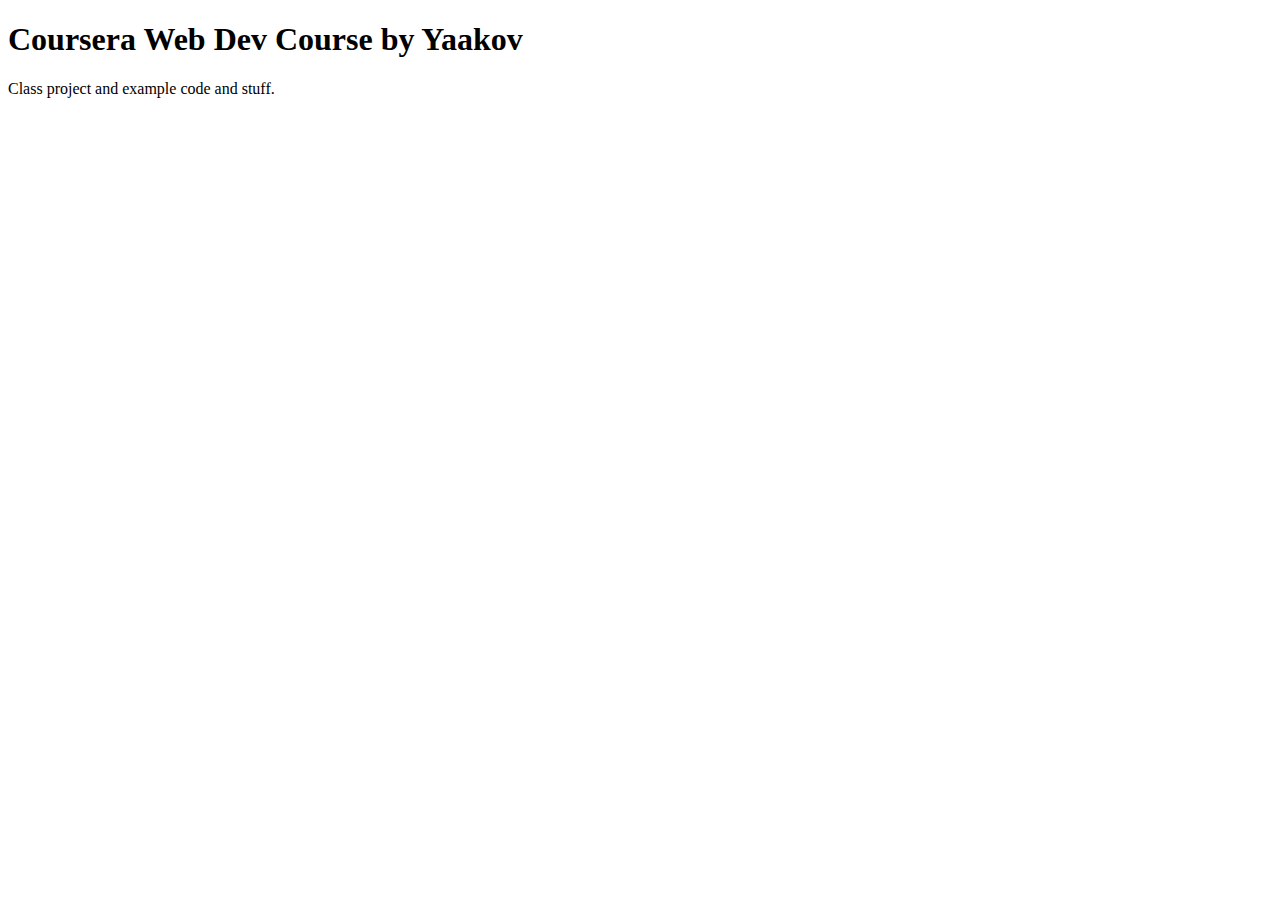
==== index.html @ d549066c "the first page with a skeleton index.html" ====
<!DOCTYPE html>
<html lang="en-US">
    <head>
        <title>Web Dev Example</title>
    </head>
    <body>
        <h1>Coursera Web Dev Course by Yaakov</h1>
        <p>Class project and example code and stuff.</p>
    </body>
</html>
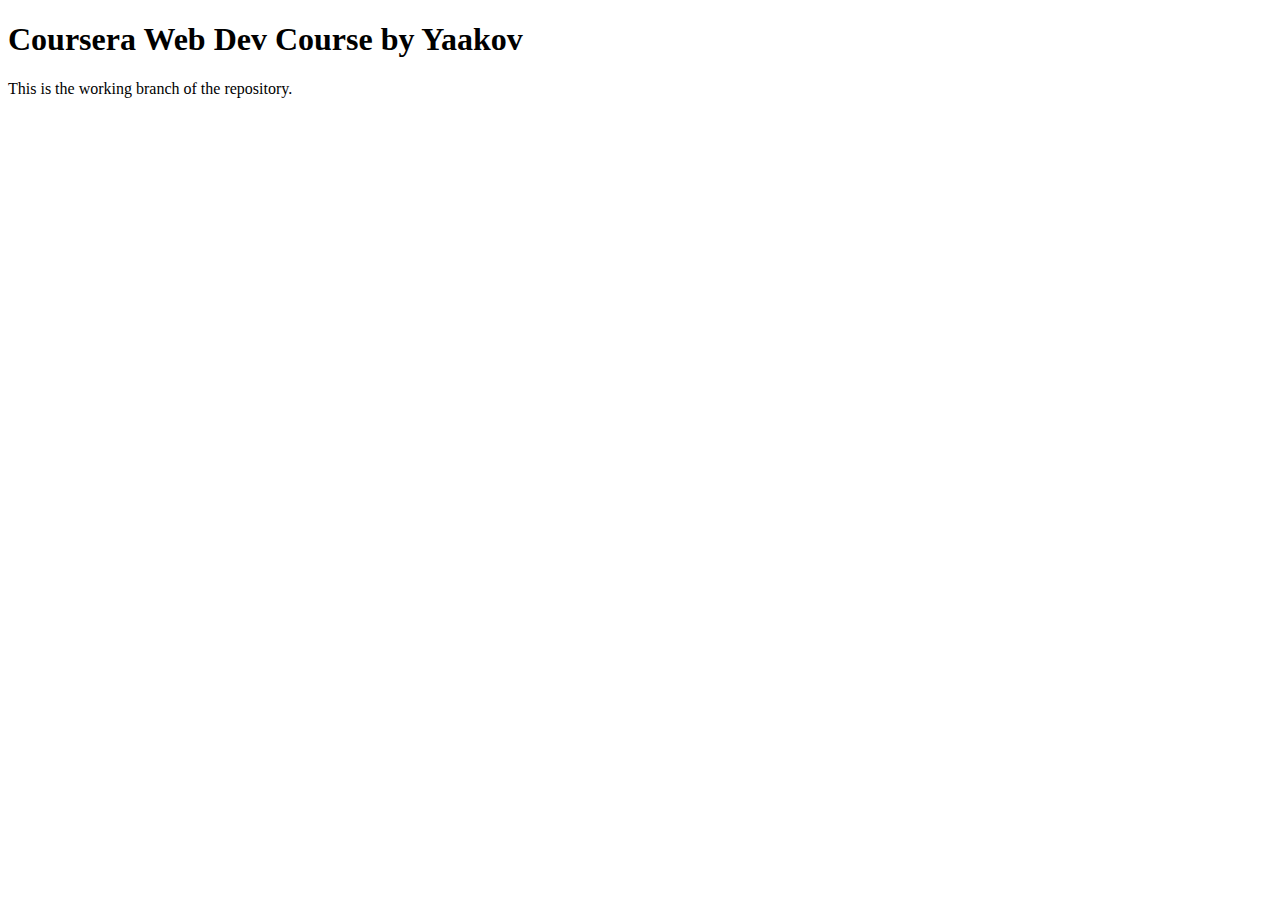
==== commit 5096bce7: "created a working branch" ====
--- a/index.html
+++ b/index.html
@@ -5,6 +5,6 @@
     </head>
     <body>
         <h1>Coursera Web Dev Course by Yaakov</h1>
-        <p>Class project and example code and stuff.</p>
+        <p>This is the working branch of the repository.</p>
     </body>
 </html>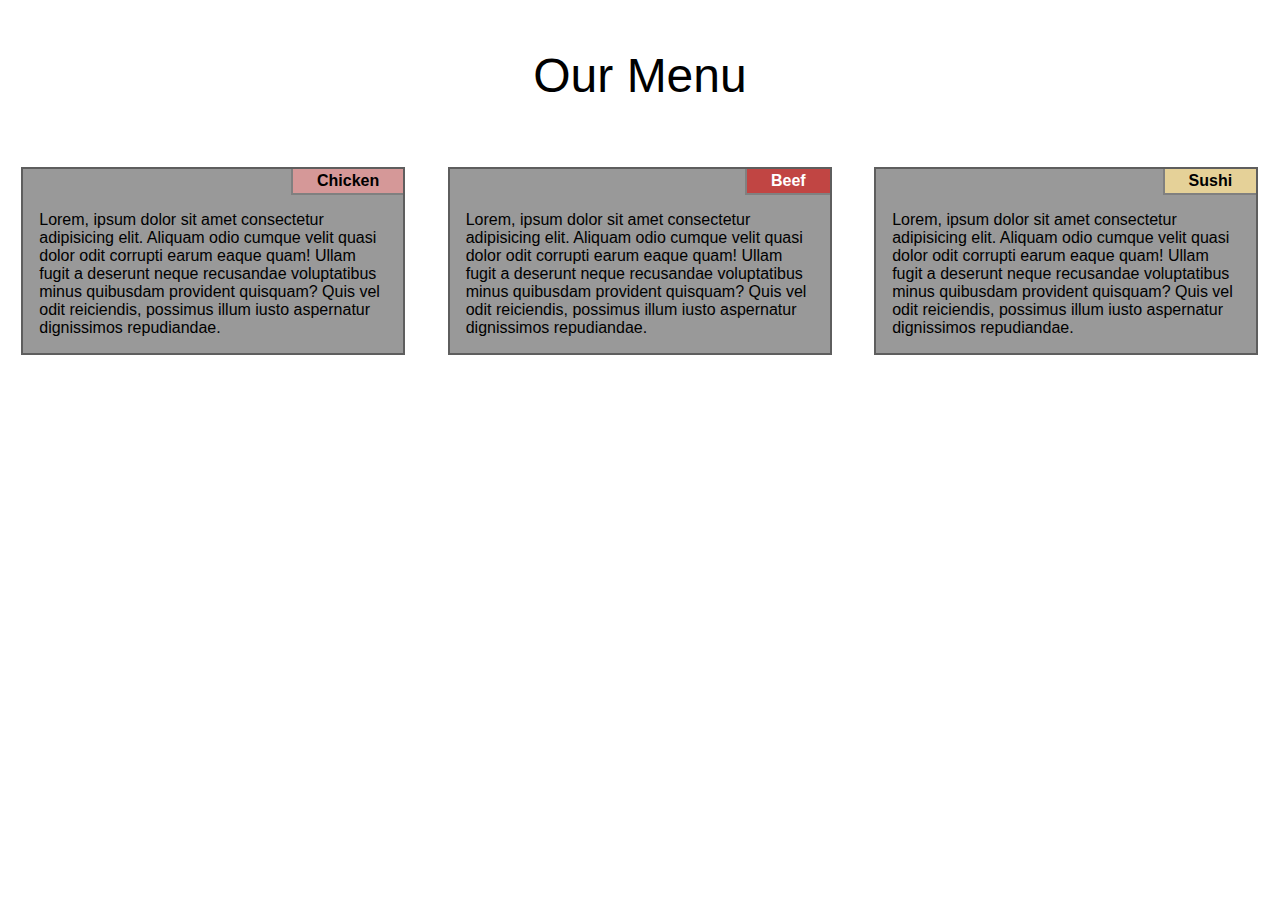
==== commit 963708ba: "add class examples" ====
--- a/index.html
+++ b/index.html
@@ -1,10 +1,28 @@
 <!DOCTYPE html>
-<html lang="en-US">
+<html lang="en">
     <head>
-        <title>Web Dev Example</title>
+        <meta charset="utf-8">
+        <meta name="author" content="Yan">
+        <meta name="description" content="The module 2 assignment from 
+        Coursera web dev class by Yaakov.">
+        <meta name="viewport" content="width=device-width, initial-scale=1">
+        <title>Menu</title>
+        <link rel="stylesheet" href="css/style.css">
     </head>
+
     <body>
-        <h1>Coursera Web Dev Course by Yaakov</h1>
-        <p>This is the working branch of the repository.</p>
+        <header>Our Menu</header>
+        <div class="card card-1">
+            <div class="card-label card-label-1">Chicken</div>
+            <div class="card-content">Lorem, ipsum dolor sit amet consectetur adipisicing elit. Aliquam odio cumque velit quasi dolor odit corrupti earum eaque quam! Ullam fugit a deserunt neque recusandae voluptatibus minus quibusdam provident quisquam? Quis vel odit reiciendis, possimus illum iusto aspernatur dignissimos repudiandae.</div>
+        </div>
+        <div class="card card-2">
+            <div class="card-label card-label-2">Beef</div>
+            <div class="card-content">Lorem, ipsum dolor sit amet consectetur adipisicing elit. Aliquam odio cumque velit quasi dolor odit corrupti earum eaque quam! Ullam fugit a deserunt neque recusandae voluptatibus minus quibusdam provident quisquam? Quis vel odit reiciendis, possimus illum iusto aspernatur dignissimos repudiandae.</div>
+        </div>
+        <div class="card card-3">
+            <div class="card-label card-label-3">Sushi</div>
+            <div class="card-content">Lorem, ipsum dolor sit amet consectetur adipisicing elit. Aliquam odio cumque velit quasi dolor odit corrupti earum eaque quam! Ullam fugit a deserunt neque recusandae voluptatibus minus quibusdam provident quisquam? Quis vel odit reiciendis, possimus illum iusto aspernatur dignissimos repudiandae.</div>
+        </div>
     </body>
 </html>--- a/css/style.css
+++ b/css/style.css
@@ -0,0 +1,66 @@
+* {
+    box-sizing: border-box;
+    margin: 0;
+    padding: 0;
+    font-family: 'Lucida Sans', 'Lucida Sans Regular', 'Lucida Grande', 'Lucida Sans Unicode', Geneva, Verdana, sans-serif;
+}
+header {
+    font-size: 3em;
+    text-align: center;
+    padding: 1em;
+}
+.card {
+    border: 2px solid #5e5e5e;
+    position: relative;
+    float: left;
+    background-color: #999999;
+}
+.card-content {
+    float: left;
+    padding: 1em;
+}
+.card-label {
+    float: right;
+    clear: both;
+    padding: .2em 1.5em;
+    border-bottom: 2px solid gray;
+    border-left: 2px solid gray;
+    font-weight: bold;
+}
+.card-label-1 {
+    background-color: #d59898;
+    color: black;
+}
+.card-label-2 {
+    background-color: #c14543;
+    color: white;
+}
+.card-label-3 {
+    background-color: #e5d198;
+    color: black;
+}
+
+@media (max-width: 767px) {
+    .card {
+        width: 80%;
+        margin: 1em 10%;
+    }
+}
+
+@media (min-width: 768px) and (max-width: 991px) {
+    .card-1, .card-2 {
+        width: 45%;
+        margin: 1em 2.5%;
+    }
+    .card-3 {
+        width: 95%;
+        margin: 1em 2.5%;
+    }
+}
+
+@media (min-width: 992px) {
+    .card {
+        width: 30%;
+        margin: 1em 1.66%;
+    }
+}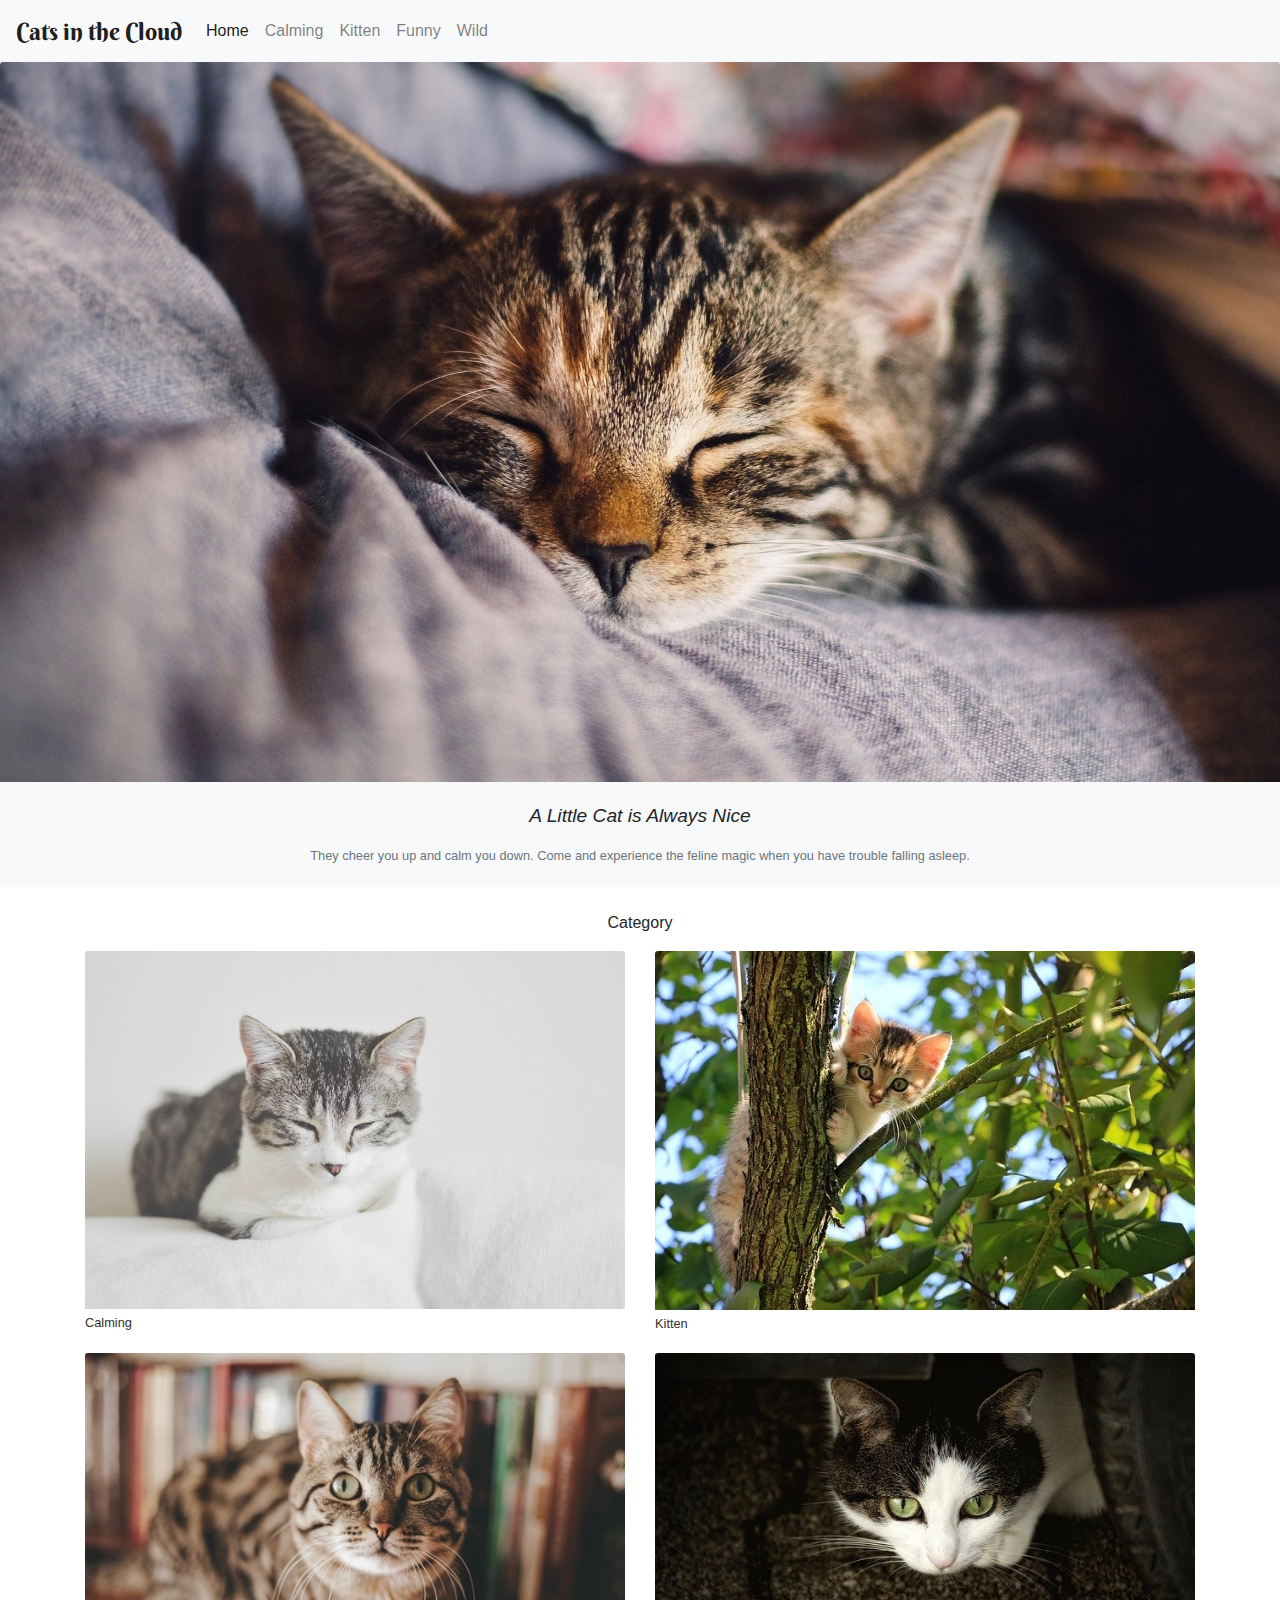
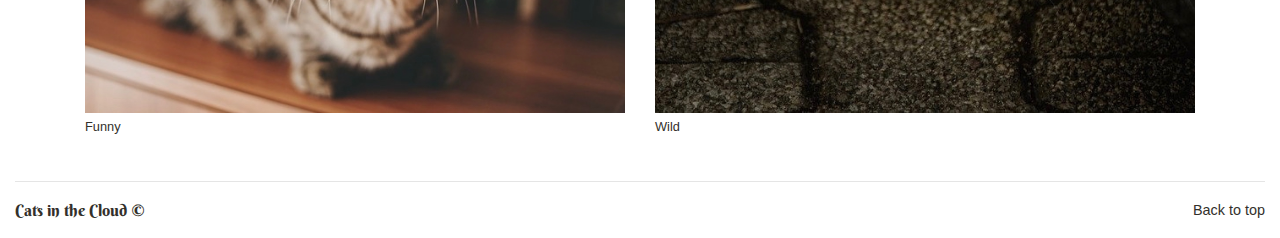
==== commit a225a817: "cat site" ====
--- a/index.html
+++ b/index.html
@@ -1,28 +1,128 @@
 <!DOCTYPE html>
 <html lang="en">
-    <head>
-        <meta charset="utf-8">
-        <meta name="author" content="Yan">
-        <meta name="description" content="The module 2 assignment from 
-        Coursera web dev class by Yaakov.">
-        <meta name="viewport" content="width=device-width, initial-scale=1">
-        <title>Menu</title>
-        <link rel="stylesheet" href="css/style.css">
-    </head>
 
-    <body>
-        <header>Our Menu</header>
-        <div class="card card-1">
-            <div class="card-label card-label-1">Chicken</div>
-            <div class="card-content">Lorem, ipsum dolor sit amet consectetur adipisicing elit. Aliquam odio cumque velit quasi dolor odit corrupti earum eaque quam! Ullam fugit a deserunt neque recusandae voluptatibus minus quibusdam provident quisquam? Quis vel odit reiciendis, possimus illum iusto aspernatur dignissimos repudiandae.</div>
+<head>
+    <!-- Required meta tags -->
+    <meta charset="utf-8">
+    <meta name="viewport" content="width=device-width, initial-scale=1, shrink-to-fit=no">
+
+    <!-- Bootstrap CSS -->
+    <link rel="stylesheet" href="https://stackpath.bootstrapcdn.com/bootstrap/4.5.2/css/bootstrap.min.css"
+        integrity="sha384-JcKb8q3iqJ61gNV9KGb8thSsNjpSL0n8PARn9HuZOnIxN0hoP+VmmDGMN5t9UJ0Z" crossorigin="anonymous">
+    <link href="https://fonts.googleapis.com/css2?family=Berkshire+Swash&display=swap" rel="stylesheet">
+    <link rel="stylesheet" href="style.css">
+
+</head>
+
+<body>
+    <div class="navbar navbar-expand-md navbar-light bg-light">
+        <a class="navbar-brand logo" href="#">Cats in the Cloud</a>
+        <button class="navbar-toggler" type="button" data-toggle="collapse" data-target="#navbarSupportedContent"
+            aria-controls="navbarSupportedContent" aria-expanded="false" aria-label="Toggle navigation">
+            <span class="navbar-toggler-icon"></span>
+        </button>
+
+        <div class="collapse navbar-collapse" id="navbarSupportedContent">
+            <nav class="navbar-nav">
+                <a class="nav-link active" href="#">Home</a>
+                <a class="nav-link" href="/category-calming.html" target="_blank">
+                    Calming</a>
+                <a class="nav-link" href="/category-kitten.html" target="_blank">
+                    Kitten</a>
+                <a class="nav-link" href="/category-funny.html" target="_blank">
+                    Funny</a>
+                <a class="nav-link" href="/category-wild.html" target="_blank">
+                    Wild</a>
+            </nav>
         </div>
-        <div class="card card-2">
-            <div class="card-label card-label-2">Beef</div>
-            <div class="card-content">Lorem, ipsum dolor sit amet consectetur adipisicing elit. Aliquam odio cumque velit quasi dolor odit corrupti earum eaque quam! Ullam fugit a deserunt neque recusandae voluptatibus minus quibusdam provident quisquam? Quis vel odit reiciendis, possimus illum iusto aspernatur dignissimos repudiandae.</div>
+    </div>
+
+    <div class="card bg-light border-0 text-center mb-4">
+        <img src="cat-images/landscape-16-9/cat-4189697_1920.jpg" class="card-img-top fitted-image" alt="cat image">
+        <div class="card-body">
+            <p class="card-title card-title-style">A Little Cat is Always Nice</p>
+            <p class="card-text"><small class="text-muted">
+                    They cheer you up and calm you down. Come and experience the feline magic
+                    when you have trouble falling asleep.
+                </small></p>
         </div>
-        <div class="card card-3">
-            <div class="card-label card-label-3">Sushi</div>
-            <div class="card-content">Lorem, ipsum dolor sit amet consectetur adipisicing elit. Aliquam odio cumque velit quasi dolor odit corrupti earum eaque quam! Ullam fugit a deserunt neque recusandae voluptatibus minus quibusdam provident quisquam? Quis vel odit reiciendis, possimus illum iusto aspernatur dignissimos repudiandae.</div>
+    </div>
+
+    <div class="container mb-4">
+        <p class="category-title">Category</p>
+        <div class="row row-cols-2">
+            <div class="col">
+                <div class="card border-0">
+                    <a href="/category-calming.html" target="_blank">
+                        <img src="cat-images/landscape-3-2/animal-1870003_640.jpg" class="card-img-top" alt="...">
+                        <div class="card-body card-body-style">
+                            <p class="card-text pt-1">
+                                Calming
+                            </p>
+                        </div>
+                    </a>
+                </div>
+            </div>
+            <div class="col">
+                <div class="card border-0">
+                    <a href="/category-kitten.html" target="_blank">
+                        <img src="cat-images/landscape-3-2/cat-1647775_640.jpg" class="card-img-top" alt="...">
+                        <div class="card-body card-body-style">
+                            <p class="card-text pt-1">
+                                Kitten
+                            </p>
+                        </div>
+                    </a>
+                </div>
+            </div>
+            <div class="col">
+                <div class="card border-0">
+                    <a href="/category-funny.html" target="_blank">
+                        <img src="cat-images/landscape-3-2/cat-4097325_640.jpg" class="card-img-top" alt="...">
+                        <div class="card-body card-body-style">
+                            <p class="card-text pt-1">
+                                Funny
+                            </p>
+                        </div>    
+                    </a>
+                </div>
+            </div>
+            <div class="col">
+                <div class="card border-0">
+                    <a href="/category-wild.html" target="_blank">
+                        <img src="cat-images/landscape-3-2/cat-207583_640.jpg" class="card-img-top" alt="...">
+                        <div class="card-body card-body-style">
+                            <p class="card-text pt-1">
+                                Wild
+                            </p>
+                        </div>                        
+                    </a>
+                </div>
+            </div>
         </div>
-    </body>
+    </div>
+
+
+    <footer class="container-fluid">
+        <hr>
+        <p class="float-right footer-back-to-top">
+            <a href="#">Back to top</a>
+        </p>
+        <p class="footer-logo">Cats in the Cloud &copy;</p>
+    </footer>
+
+
+    <!-- Optional JavaScript -->
+    <!-- jQuery first, then Popper.js, then Bootstrap JS -->
+    <script src="https://code.jquery.com/jquery-3.5.1.slim.min.js"
+        integrity="sha384-DfXdz2htPH0lsSSs5nCTpuj/zy4C+OGpamoFVy38MVBnE+IbbVYUew+OrCXaRkfj"
+        crossorigin="anonymous"></script>
+    <script src="https://cdn.jsdelivr.net/npm/popper.js@1.16.1/dist/umd/popper.min.js"
+        integrity="sha384-9/reFTGAW83EW2RDu2S0VKaIzap3H66lZH81PoYlFhbGU+6BZp6G7niu735Sk7lN"
+        crossorigin="anonymous"></script>
+    <script src="https://stackpath.bootstrapcdn.com/bootstrap/4.5.2/js/bootstrap.min.js"
+        integrity="sha384-B4gt1jrGC7Jh4AgTPSdUtOBvfO8shuf57BaghqFfPlYxofvL8/KUEfYiJOMMV+rV"
+        crossorigin="anonymous"></script>
+</body>
+
 </html>--- a/style.css
+++ b/style.css
@@ -0,0 +1,45 @@
+.logo {
+    font-family: 'Berkshire Swash', cursive;
+    font-size: 1.5em;
+    color: #33302b;
+}
+
+.footer-logo {
+    font-family: 'Berkshire Swash', cursive;
+    font-size: 1em;
+    color: #33302b;
+}
+
+.footer-back-to-top>a {
+    font-size: .9em;
+    color: #33302b;;
+}
+
+
+.fitted-image {
+    max-width: 100%;
+}
+
+.card-title-style {
+    font-size: 1.2em;
+    font-weight: 200;
+    font-style: italic;
+}
+
+.category-title {
+    text-align: center;
+    font-size: 1em;
+    font-weight: 300;
+}
+
+.card-body-style {
+    padding-left: 0;
+    padding-top: 0;
+    padding-right: 0;
+    font-size: 0.8em;
+    color: #33302b
+}
+
+.footer-style {
+    font-size: .8em;
+}
